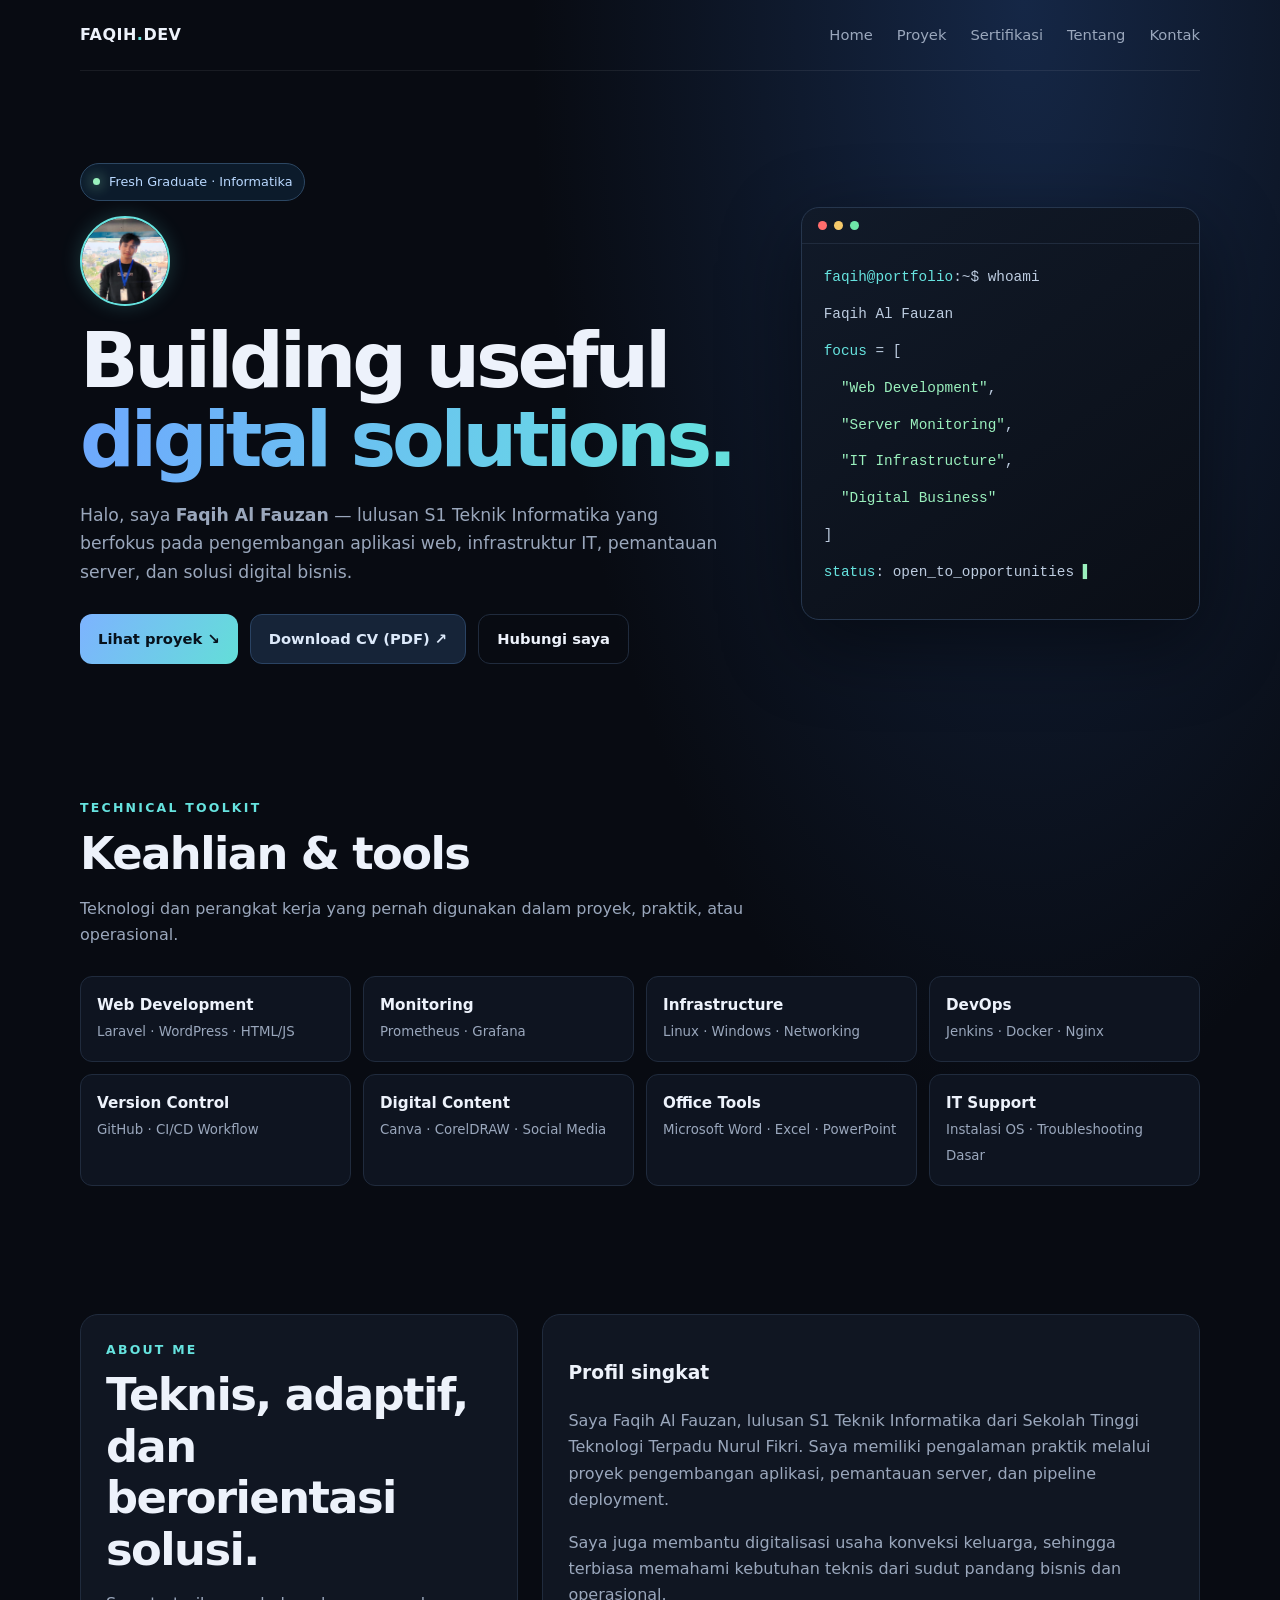
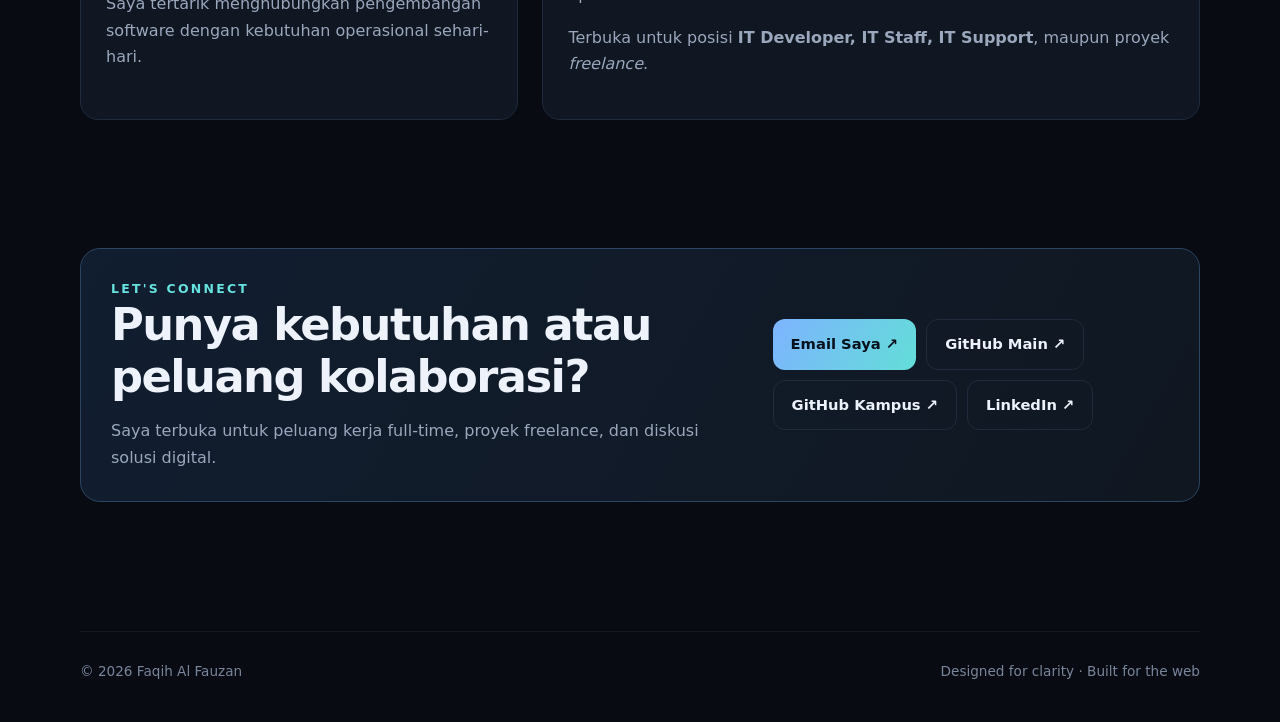
==== index.html @ d1272dd0 "first" ====
<!DOCTYPE html>
<html lang="id">
<head>
<meta charset="UTF-8">
<meta name="viewport" content="width=device-width, initial-scale=1.0">
<meta name="description" content="Portofolio Faqih Al Fauzan — IT Developer, IT Staff, dan Solusi Digital.">

<!-- Favicon -->
<link rel="icon" href="data:image/svg+xml,<svg xmlns=%22http://www.w3.org/2000/svg%22 viewBox=%220 0 100 100%22><text y=%22.9em%22 font-size=%2290%22>💻</text></svg>">

<!-- SEO & Open Graph (Preview WhatsApp & LinkedIn) -->
<meta property="og:title" content="Faqih Al Fauzan — IT Developer & IT Support Portfolio">
<meta property="og:description" content="S1 Teknik Informatika. Berpengalaman di Web Development, Server Monitoring, dan Infrastruktur IT.">
<meta property="og:type" content="website">

<title>Faqih Al Fauzan — Portfolio</title>

<!-- External CSS Link -->
<link rel="stylesheet" href="style.css">
</head>
<body>

<header class="wrap nav">
  <a class="brand" href="#home">FAQIH<span>.</span>DEV</a>
  <nav class="navlinks" aria-label="Navigasi utama">
  <a href="index.html">Home</a>
  <a href="proyek.html">Proyek</a>
  <a href="sertifikasi.html">Sertifikasi</a>
  <a href="index.html#tentang">Tentang</a>
  <a href="index.html#kontak">Kontak</a>
</nav>
</header>

<main>
<section class="wrap hero" id="home">
  <div>
    <div class="eyebrow"><span class="dot"></span> Fresh Graduate · Informatika</div>
    
    <!-- FOTO PROFIL (Ganti 'foto-faqih.jpg' dengan nama/path foto kamu) -->
    <img src="images/gue.jpg" alt="Faqih Al Fauzan" class="profile-avatar">

    <h1>Building useful<br><span>digital solutions.</span></h1>
    <p>Halo, saya <strong>Faqih Al Fauzan</strong> — lulusan S1 Teknik Informatika yang berfokus pada pengembangan aplikasi web, infrastruktur IT, pemantauan server, dan solusi digital bisnis.</p>
    <div class="actions">
      <a class="btn primary" href="#proyek">Lihat proyek <span aria-hidden="true">&nbsp;↘</span></a>
      <a class="btn secondary" href="images/Cv.Faqih Al Fauzan.pdf" target="_blank">Download CV (PDF) ↗</a>
      <a class="btn" href="#kontak">Hubungi saya</a>
    </div>
  </div>
  <div class="terminal" aria-label="Ilustrasi terminal developer">
    <div class="termbar"><i></i><i></i><i></i></div>
    <div class="termcontent">
      <p><span class="prompt">faqih@portfolio</span>:~$ whoami</p>
      <p class="codeblue">Faqih Al Fauzan</p>
      <p><span class="prompt">focus</span> = [</p>
      <p>&nbsp; <span class="codegreen">"Web Development"</span>,</p>
      <p>&nbsp; <span class="codegreen">"Server Monitoring"</span>,</p>
      <p>&nbsp; <span class="codegreen">"IT Infrastructure"</span>,</p>
      <p>&nbsp; <span class="codegreen">"Digital Business"</span></p>
      <p>]</p>
      <p><span class="prompt">status</span>: open_to_opportunities<span class="codegreen"> ▌</span></p>
    </div>
  </div>
</section>


<section class="section" id="skill">
  <div class="wrap">
    <div class="section-head">
      <div class="kicker">Technical toolkit</div>
      <h2>Keahlian & tools</h2>
      <p>Teknologi dan perangkat kerja yang pernah digunakan dalam proyek, praktik, atau operasional.</p>
    </div>
    <div class="skillgrid">
      <div class="skill"><strong>Web Development</strong><small>Laravel · WordPress · HTML/JS</small></div>
      <div class="skill"><strong>Monitoring</strong><small>Prometheus · Grafana</small></div>
      <div class="skill"><strong>Infrastructure</strong><small>Linux · Windows · Networking</small></div>
      <div class="skill"><strong>DevOps</strong><small>Jenkins · Docker · Nginx</small></div>
      <div class="skill"><strong>Version Control</strong><small>GitHub · CI/CD Workflow</small></div>
      <div class="skill"><strong>Digital Content</strong><small>Canva · CorelDRAW · Social Media</small></div>
      <div class="skill"><strong>Office Tools</strong><small>Microsoft Word · Excel · PowerPoint</small></div>
      <div class="skill"><strong>IT Support</strong><small>Instalasi OS · Troubleshooting Dasar</small></div>
    </div>
  </div>
</section>

<section class="section" id="tentang">
  <div class="wrap about">
    <div class="aboutbox">
      <div class="kicker">About me</div>
      <h2>Teknis, adaptif, dan berorientasi solusi.</h2>
      <p>Saya tertarik menghubungkan pengembangan software dengan kebutuhan operasional sehari-hari.</p>
    </div>
    <div class="aboutbox">
      <h3>Profil singkat</h3>
      <p>Saya Faqih Al Fauzan, lulusan S1 Teknik Informatika dari Sekolah Tinggi Teknologi Terpadu Nurul Fikri. Saya memiliki pengalaman praktik melalui proyek pengembangan aplikasi, pemantauan server, dan pipeline deployment.</p>
      <p>Saya juga membantu digitalisasi usaha konveksi keluarga, sehingga terbiasa memahami kebutuhan teknis dari sudut pandang bisnis dan operasional.</p>
      <p>Terbuka untuk posisi <strong>IT Developer, IT Staff, IT Support</strong>, maupun proyek <em>freelance</em>.</p>
    </div>
  </div>
</section>

<section class="section" id="kontak">
  <div class="wrap">
    <div class="contact">
      <div>
        <div class="kicker">Let's connect</div>
        <h2>Punya kebutuhan atau peluang kolaborasi?</h2>
        <p>Saya terbuka untuk peluang kerja full-time, proyek freelance, dan diskusi solusi digital.</p>
      </div>
      <div class="contactlinks">
        <a class="btn primary" href="mailto:fazaal075@email.com">Email Saya ↗</a>
        <a class="btn" href="https://github.com/faqihalfauzan" target="_blank" rel="noreferrer">GitHub Main ↗</a>
        <a class="btn" href="https://github.com/faqi22152ti" target="_blank" rel="noreferrer">GitHub Kampus ↗</a>
        <a class="btn" href="https://www.linkedin.com/in/faqih-al-fauzan-170a98251/" target="_blank" rel="noreferrer">LinkedIn ↗</a>
      </div>
    </div>
  </div>
</section>
</main>

<footer class="wrap footer">
  <span>© <span id="year"></span> Faqih Al Fauzan</span>
  <span>Designed for clarity · Built for the web</span>
</footer>

<!-- External JavaScript Link -->
<script src="script.js"></script>
</body>
</html>
---- style.css ----
:root{
  --bg:#080b12;
  --panel:#101622;
  --panel2:#0c111b;
  --text:#edf2fb;
  --muted:#9aa7bc;
  --line:#202b3d;
  --blue:#6ea8fe;
  --cyan:#66e3df;
  --green:#9af0bd;
  --max:1120px;
}

*{
  box-sizing:border-box;
}

html{
  scroll-behavior:smooth;
}

body{
  margin:0;
  background:radial-gradient(ellipse at 80% 0%,#152746 0,transparent 34%),var(--bg);
  color:var(--text);
  font-family:Inter,ui-sans-serif,system-ui,-apple-system,BlinkMacSystemFont,"Segoe UI",sans-serif;
  line-height:1.65;
}

a{
  color:inherit;
  text-decoration:none;
}

.wrap{
  width:min(var(--max),calc(100% - 40px));
  margin:auto;
}

.nav{
  display:flex;
  align-items:center;
  justify-content:space-between;
  padding:22px 0;
  border-bottom:1px solid #ffffff12;
}

.brand{
  font-weight:800;
  letter-spacing:.03em;
}

.brand span{
  color:var(--cyan);
}

.navlinks{
  display:flex;
  gap:24px;
  color:var(--muted);
  font-size:.92rem;
}

.navlinks a:hover{
  color:var(--text);
}

.hero{
  padding:92px 0 70px;
  display:grid;
  grid-template-columns:1.25fr .75fr;
  gap:55px;
  align-items:center;
}

.eyebrow{
  display:inline-flex;
  gap:9px;
  align-items:center;
  padding:7px 12px;
  border:1px solid #2c4763;
  background:#0c1b2b;
  border-radius:99px;
  color:#b9d8ff;
  font-size:.8rem;
  margin-bottom:15px;
}

.dot{
  width:7px;
  height:7px;
  border-radius:50%;
  background:var(--green);
  box-shadow:0 0 14px #9af0bd;
}

.profile-avatar{
  width:90px;
  height:90px;
  border-radius:50%;
  object-fit:cover;
  border:2px solid var(--cyan);
  box-shadow:0 0 20px rgba(102,227,223,.2);
  display:block;
  margin-bottom:15px;
}

.hero h1{
  font-size:clamp(2.8rem,6vw,5.2rem);
  line-height:1.03;
  letter-spacing:-.055em;
  margin:15px 0 22px;
}

.hero h1 span{
  background:linear-gradient(100deg,var(--blue),var(--cyan));
  color:transparent;
  -webkit-background-clip:text;
  background-clip:text;
}

.hero p{
  color:var(--muted);
  font-size:1.08rem;
  max-width:650px;
}

.actions{
  display:flex;
  gap:12px;
  flex-wrap:wrap;
  margin-top:28px;
}

.btn{
  display:inline-flex;
  align-items:center;
  justify-content:center;
  padding:12px 18px;
  border-radius:12px;
  border:1px solid var(--line);
  font-weight:700;
  font-size:.92rem;
  transition:.2s;
  cursor:pointer;
}

.btn.primary{
  background:linear-gradient(120deg,#7db3ff,#63ded8);
  color:#07111c;
  border:0;
}

.btn.secondary{
  background:#162438;
  color:#dce9fa;
  border-color:#2a4363;
}

.btn:hover{
  transform:translateY(-2px);
}

.terminal{
  border:1px solid #26364d;
  background:linear-gradient(145deg,#111a29,#0a0e16);
  border-radius:18px;
  overflow:hidden;
  box-shadow:0 24px 80px #0007;
}

.termbar{
  padding:13px 16px;
  border-bottom:1px solid var(--line);
  display:flex;
  gap:7px;
}

.termbar i{
  height:9px;
  width:9px;
  border-radius:50%;
  background:#ff6d6d;
}

.termbar i:nth-child(2){
  background:#f5c96a;
}

.termbar i:nth-child(3){
  background:#6ee7a8;
}

.termcontent{
  padding:22px;
  font-family:ui-monospace,SFMono-Regular,Consolas,monospace;
  font-size:.9rem;
  color:#bdcce0;
}

.termcontent p{
  margin:0 0 13px;
  color:#bdcce0;
  font-size:.9rem;
}

.prompt{
  color:var(--cyan);
}

.codeblue{
  color:#8ebcff;
}

.codegreen{
  color:#9af0bd;
}

.section{
  padding:64px 0;
}

.section-head{
  max-width:680px;
  margin-bottom:28px;
}

.kicker{
  color:var(--cyan);
  font-size:.78rem;
  text-transform:uppercase;
  letter-spacing:.18em;
  font-weight:800;
}

.section h2{
  font-size:clamp(1.9rem,4vw,2.8rem);
  line-height:1.15;
  letter-spacing:-.035em;
  margin:9px 0 12px;
}

.section-head p,.muted{
  color:var(--muted);
}

.grid{
  display:grid;
  grid-template-columns:repeat(2,minmax(0,1fr));
  gap:18px;
}

.card{
  border:1px solid var(--line);
  background:linear-gradient(145deg,#111824,#0d121c);
  border-radius:18px;
  padding:24px;
  min-width:0;
  display:flex;
  flex-direction:column;
  justify-content:space-between;
}

.card:hover{
  border-color:#426082;
}

.card-top{
  display:flex;
  align-items:center;
  justify-content:space-between;
  gap:12px;
}

.iconbox{
  width:45px;
  height:45px;
  border-radius:13px;
  display:grid;
  place-items:center;
  background:#162943;
  color:var(--cyan);
  font-size:1.25rem;
  border:1px solid #2b4260;
}

.tag{
  border:1px solid #2a3b51;
  color:#b8c9df;
  border-radius:99px;
  padding:4px 9px;
  font-size:.72rem;
}

.card h3{
  margin:18px 0 8px;
  font-size:1.2rem;
}

.card p{
  color:var(--muted);
  margin:0 0 15px;
}

.tags{
  display:flex;
  flex-wrap:wrap;
  gap:7px;
  margin-top:17px;
}

.tags span{
  font-size:.76rem;
  padding:5px 9px;
  border-radius:7px;
  background:#172131;
  color:#c7d5e8;
}

.card-links{
  display:flex;
  gap:12px;
  margin-top:18px;
  padding-top:14px;
  border-top:1px solid var(--line);
}

.card-links a{
  font-size:.83rem;
  font-weight:700;
  color:var(--cyan);
  display:inline-flex;
  align-items:center;
  gap:4px;
}

.card-links a:hover{
  text-decoration:underline;
}

.smalltitle{
  color:#e7f0ff;
  font-size:.82rem;
  font-weight:800;
  text-transform:uppercase;
  letter-spacing:.1em;
  margin:15px 0 6px;
}

.skillgrid{
  display:grid;
  grid-template-columns:repeat(4,1fr);
  gap:12px;
}

.skill{
  padding:16px;
  border:1px solid var(--line);
  background:#0e1420;
  border-radius:12px;
}

.skill strong{
  display:block;
  font-size:.95rem;
}

.skill small{
  color:var(--muted);
}

.certgrid{
  display:grid;
  grid-template-columns:repeat(3,minmax(0,1fr));
  gap:18px;
  margin-top:20px;
}

.cert-card{
  overflow:hidden;
  border:1px solid var(--line);
  background:linear-gradient(145deg,#111824,#0d121c);
  border-radius:16px;
  transition:transform .25s ease,border-color .25s ease;
}

.cert-card:hover{
  transform:translateY(-4px);
  border-color:var(--cyan);
}

.cert-image-link{
  position:relative;
  display:flex;
  align-items:center;
  justify-content:center;
  height:220px;
  padding:14px;
  overflow:hidden;
  background:#080b12;
  border-bottom:1px solid var(--line);
}

.cert-image{
  display:block;
  width:100%;
  height:100%;
  object-fit:contain;
  transition:transform .3s ease;
}

.cert-card:hover .cert-image{
  transform:scale(1.03);
}

.cert-zoom{
  position:absolute;
  right:12px;
  bottom:12px;
  padding:7px 11px;
  border:1px solid #35445b;
  border-radius:8px;
  background:rgba(8,11,18,.92);
  color:var(--cyan);
  font-size:12px;
  opacity:0;
  transition:opacity .2s ease;
}

.cert-card:hover .cert-zoom,
.cert-image-link:focus-visible .cert-zoom{
  opacity:1;
}

.cert-info{
  padding:18px;
}

.cert-label{
  color:var(--cyan);
  font-size:10px;
  font-weight:800;
  letter-spacing:1.4px;
}

.cert-info h3{
  margin:9px 0 7px;
  font-size:1rem;
  line-height:1.4;
  color:var(--text);
}

.cert-info p{
  margin:0;
  font-size:.82rem;
  color:var(--muted);
}

.about{
  display:grid;
  grid-template-columns:.8fr 1.2fr;
  gap:24px;
}

.aboutbox{
  border:1px solid var(--line);
  border-radius:18px;
  padding:25px;
  background:#101622;
}

.aboutbox p{
  color:var(--muted);
}

.contact{
  display:flex;
  justify-content:space-between;
  align-items:center;
  gap:25px;
  padding:30px;
  border:1px solid #2c4562;
  border-radius:20px;
  background:linear-gradient(120deg,#111e30,#101721);
}

.contact h2{
  margin-top:0;
}

.contact p{
  color:var(--muted);
  margin-bottom:0;
}

.contactlinks{
  display:flex;
  gap:10px;
  flex-wrap:wrap;
}

.footer{
  padding:28px 0 40px;
  color:#78869b;
  font-size:.85rem;
  display:flex;
  justify-content:space-between;
  gap:15px;
  border-top:1px solid #ffffff10;
  margin-top:65px;
}

@media(max-width:780px){
  .hero{grid-template-columns:1fr;padding:62px 0 45px;gap:30px}
  .navlinks{gap:12px;font-size:.8rem}
  .grid,.about,.certgrid{grid-template-columns:1fr}
  .skillgrid{grid-template-columns:repeat(2,1fr)}
  .contact{align-items:flex-start;flex-direction:column}
  .section{padding:46px 0}
  .wrap{width:min(var(--max),calc(100% - 28px))}
  .hero h1{font-size:3.25rem}
}

@media(max-width:560px){
  .certgrid{grid-template-columns:1fr}
  .cert-image-link{height:240px}
  .cert-zoom{opacity:1}
}

@media(max-width:420px){
  .navlinks a:nth-child(2){display:none}
  .hero h1{font-size:2.7rem}
  .card{padding:19px}
}
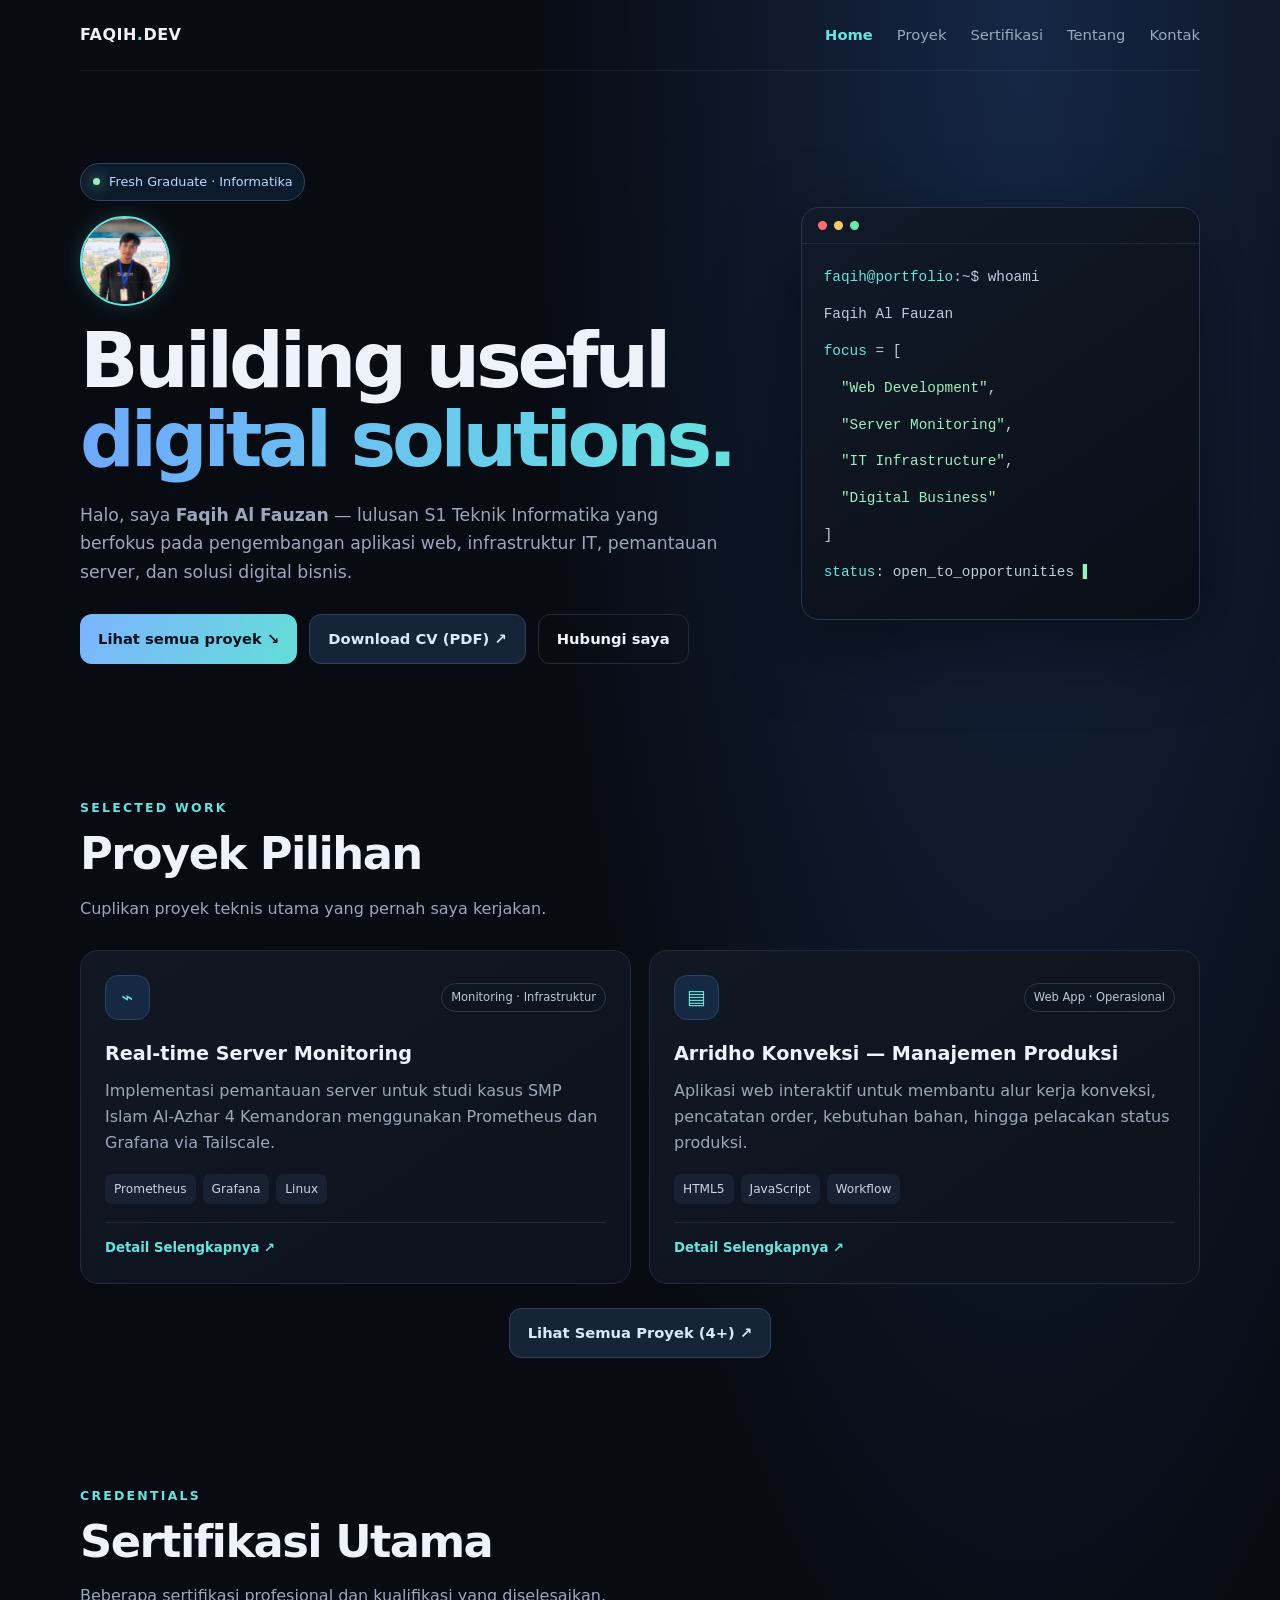
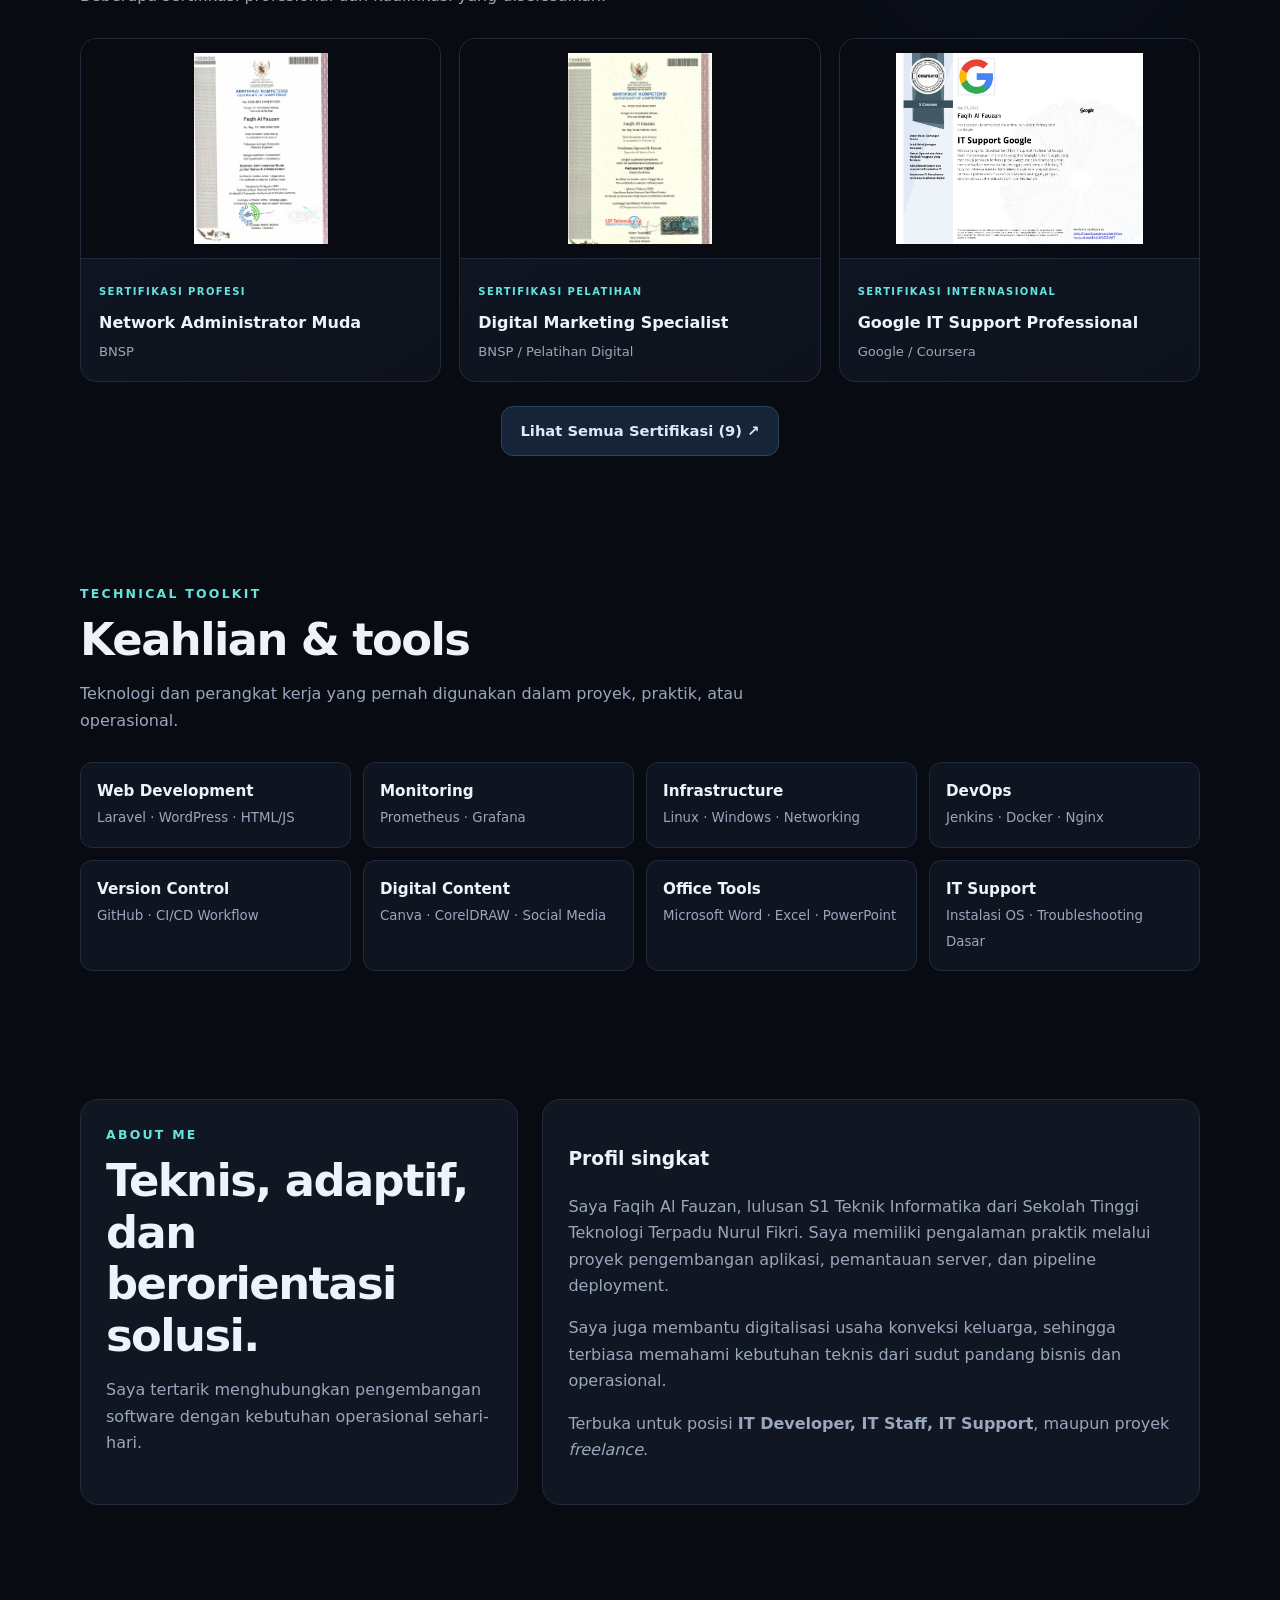
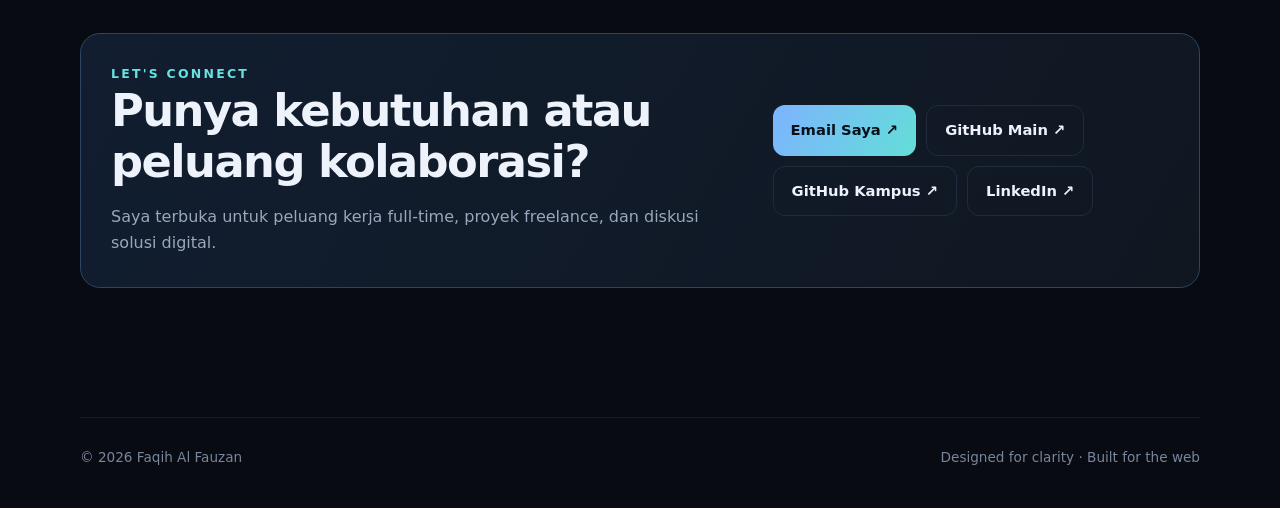
==== commit 56c81c2c: "push tambahan" ====
--- a/index.html
+++ b/index.html
@@ -8,27 +8,25 @@
 <!-- Favicon -->
 <link rel="icon" href="data:image/svg+xml,<svg xmlns=%22http://www.w3.org/2000/svg%22 viewBox=%220 0 100 100%22><text y=%22.9em%22 font-size=%2290%22>💻</text></svg>">
 
-<!-- SEO & Open Graph (Preview WhatsApp & LinkedIn) -->
+<!-- SEO & Open Graph -->
 <meta property="og:title" content="Faqih Al Fauzan — IT Developer & IT Support Portfolio">
 <meta property="og:description" content="S1 Teknik Informatika. Berpengalaman di Web Development, Server Monitoring, dan Infrastruktur IT.">
 <meta property="og:type" content="website">
 
 <title>Faqih Al Fauzan — Portfolio</title>
-
-<!-- External CSS Link -->
 <link rel="stylesheet" href="style.css">
 </head>
 <body>
 
 <header class="wrap nav">
-  <a class="brand" href="#home">FAQIH<span>.</span>DEV</a>
+  <a class="brand" href="index.html">FAQIH<span>.</span>DEV</a>
   <nav class="navlinks" aria-label="Navigasi utama">
-  <a href="index.html">Home</a>
-  <a href="proyek.html">Proyek</a>
-  <a href="sertifikasi.html">Sertifikasi</a>
-  <a href="index.html#tentang">Tentang</a>
-  <a href="index.html#kontak">Kontak</a>
-</nav>
+    <a href="index.html" class="active">Home</a>
+    <a href="proyek.html">Proyek</a>
+    <a href="sertifikasi.html">Sertifikasi</a>
+    <a href="#tentang">Tentang</a>
+    <a href="#kontak">Kontak</a>
+  </nav>
 </header>
 
 <main>
@@ -36,14 +34,13 @@
   <div>
     <div class="eyebrow"><span class="dot"></span> Fresh Graduate · Informatika</div>
     
-    <!-- FOTO PROFIL (Ganti 'foto-faqih.jpg' dengan nama/path foto kamu) -->
     <img src="images/gue.jpg" alt="Faqih Al Fauzan" class="profile-avatar">
 
     <h1>Building useful<br><span>digital solutions.</span></h1>
     <p>Halo, saya <strong>Faqih Al Fauzan</strong> — lulusan S1 Teknik Informatika yang berfokus pada pengembangan aplikasi web, infrastruktur IT, pemantauan server, dan solusi digital bisnis.</p>
     <div class="actions">
-      <a class="btn primary" href="#proyek">Lihat proyek <span aria-hidden="true">&nbsp;↘</span></a>
-      <a class="btn secondary" href="images/Cv.Faqih Al Fauzan.pdf" target="_blank">Download CV (PDF) ↗</a>
+      <a class="btn primary" href="proyek.html">Lihat semua proyek ↘</a>
+      <a class="btn secondary" href="Cv-Faqih-Al-Fauzan.pdf" target="_blank">Download CV (PDF) ↗</a>
       <a class="btn" href="#kontak">Hubungi saya</a>
     </div>
   </div>
@@ -63,6 +60,95 @@
   </div>
 </section>
 
+<!-- Preview Proyek -->
+<section class="section">
+  <div class="wrap">
+    <div class="section-head">
+      <div class="kicker">Selected work</div>
+      <h2>Proyek Pilihan</h2>
+      <p>Cuplikan proyek teknis utama yang pernah saya kerjakan.</p>
+    </div>
+    <div class="grid">
+      <article class="card">
+        <div>
+          <div class="card-top"><div class="iconbox">⌁</div><span class="tag">Monitoring · Infrastruktur</span></div>
+          <h3>Real-time Server Monitoring</h3>
+          <p>Implementasi pemantauan server untuk studi kasus SMP Islam Al-Azhar 4 Kemandoran menggunakan Prometheus dan Grafana via Tailscale.</p>
+          <div class="tags"><span>Prometheus</span><span>Grafana</span><span>Linux</span></div>
+        </div>
+        <div class="card-links">
+          <a href="proyek.html">Detail Selengkapnya ↗</a>
+        </div>
+      </article>
+
+      <article class="card">
+        <div>
+          <div class="card-top"><div class="iconbox">▤</div><span class="tag">Web App · Operasional</span></div>
+          <h3>Arridho Konveksi — Manajemen Produksi</h3>
+          <p>Aplikasi web interaktif untuk membantu alur kerja konveksi, pencatatan order, kebutuhan bahan, hingga pelacakan status produksi.</p>
+          <div class="tags"><span>HTML5</span><span>JavaScript</span><span>Workflow</span></div>
+        </div>
+        <div class="card-links">
+          <a href="proyek.html">Detail Selengkapnya ↗</a>
+        </div>
+      </article>
+    </div>
+    <div style="margin-top: 24px; text-align: center;">
+      <a href="proyek.html" class="btn secondary">Lihat Semua Proyek (4+) ↗</a>
+    </div>
+  </div>
+</section>
+
+<!-- Preview Sertifikasi -->
+<section class="section">
+  <div class="wrap">
+    <div class="section-head">
+      <div class="kicker">Credentials</div>
+      <h2>Sertifikasi Utama</h2>
+      <p>Beberapa sertifikasi profesional dan kualifikasi yang diselesaikan.</p>
+    </div>
+    <div class="certgrid">
+      <article class="cert-card">
+        <a class="cert-image-link" href="images/BNSP Network Engineer_page-0001.jpg" target="_blank" rel="noopener noreferrer">
+          <img class="cert-image" src="images/BNSP Network Engineer_page-0001.jpg" alt="Sertifikat BNSP Network Engineer" loading="lazy">
+          <span class="cert-zoom">↗ Lihat sertifikat</span>
+        </a>
+        <div class="cert-info">
+          <span class="cert-label">SERTIFIKASI PROFESI</span>
+          <h3>Network Administrator Muda</h3>
+          <p>BNSP</p>
+        </div>
+      </article>
+
+      <article class="cert-card">
+        <a class="cert-image-link" href="images/BNSP Digital Marketing_page-0001.jpg" target="_blank" rel="noopener noreferrer">
+          <img class="cert-image" src="images/BNSP Digital Marketing_page-0001.jpg" alt="Sertifikat Digital Marketing" loading="lazy">
+          <span class="cert-zoom">↗ Lihat sertifikat</span>
+        </a>
+        <div class="cert-info">
+          <span class="cert-label">SERTIFIKASI PELATIHAN</span>
+          <h3>Digital Marketing Specialist</h3>
+          <p>BNSP / Pelatihan Digital</p>
+        </div>
+      </article>
+
+      <article class="cert-card">
+        <a class="cert-image-link" href="images/Google IT Support (1)_page-0001.jpg" target="_blank" rel="noopener noreferrer">
+          <img class="cert-image" src="images/Google IT Support (1)_page-0001.jpg" alt="Sertifikat Google IT Support" loading="lazy">
+          <span class="cert-zoom">↗ Lihat sertifikat</span>
+        </a>
+        <div class="cert-info">
+          <span class="cert-label">SERTIFIKASI INTERNASIONAL</span>
+          <h3>Google IT Support Professional</h3>
+          <p>Google / Coursera</p>
+        </div>
+      </article>
+    </div>
+    <div style="margin-top: 24px; text-align: center;">
+      <a href="sertifikasi.html" class="btn secondary">Lihat Semua Sertifikasi (9) ↗</a>
+    </div>
+  </div>
+</section>
 
 <section class="section" id="skill">
   <div class="wrap">
@@ -124,7 +210,6 @@
   <span>Designed for clarity · Built for the web</span>
 </footer>
 
-<!-- External JavaScript Link -->
 <script src="script.js"></script>
 </body>
 </html>
--- a/style.css
+++ b/style.css
@@ -61,8 +61,9 @@
   font-size:.92rem;
 }
 
-.navlinks a:hover{
-  color:var(--text);
+.navlinks a:hover, .navlinks a.active{
+  color:var(--cyan);
+  font-weight:700;
 }
 
 .hero{
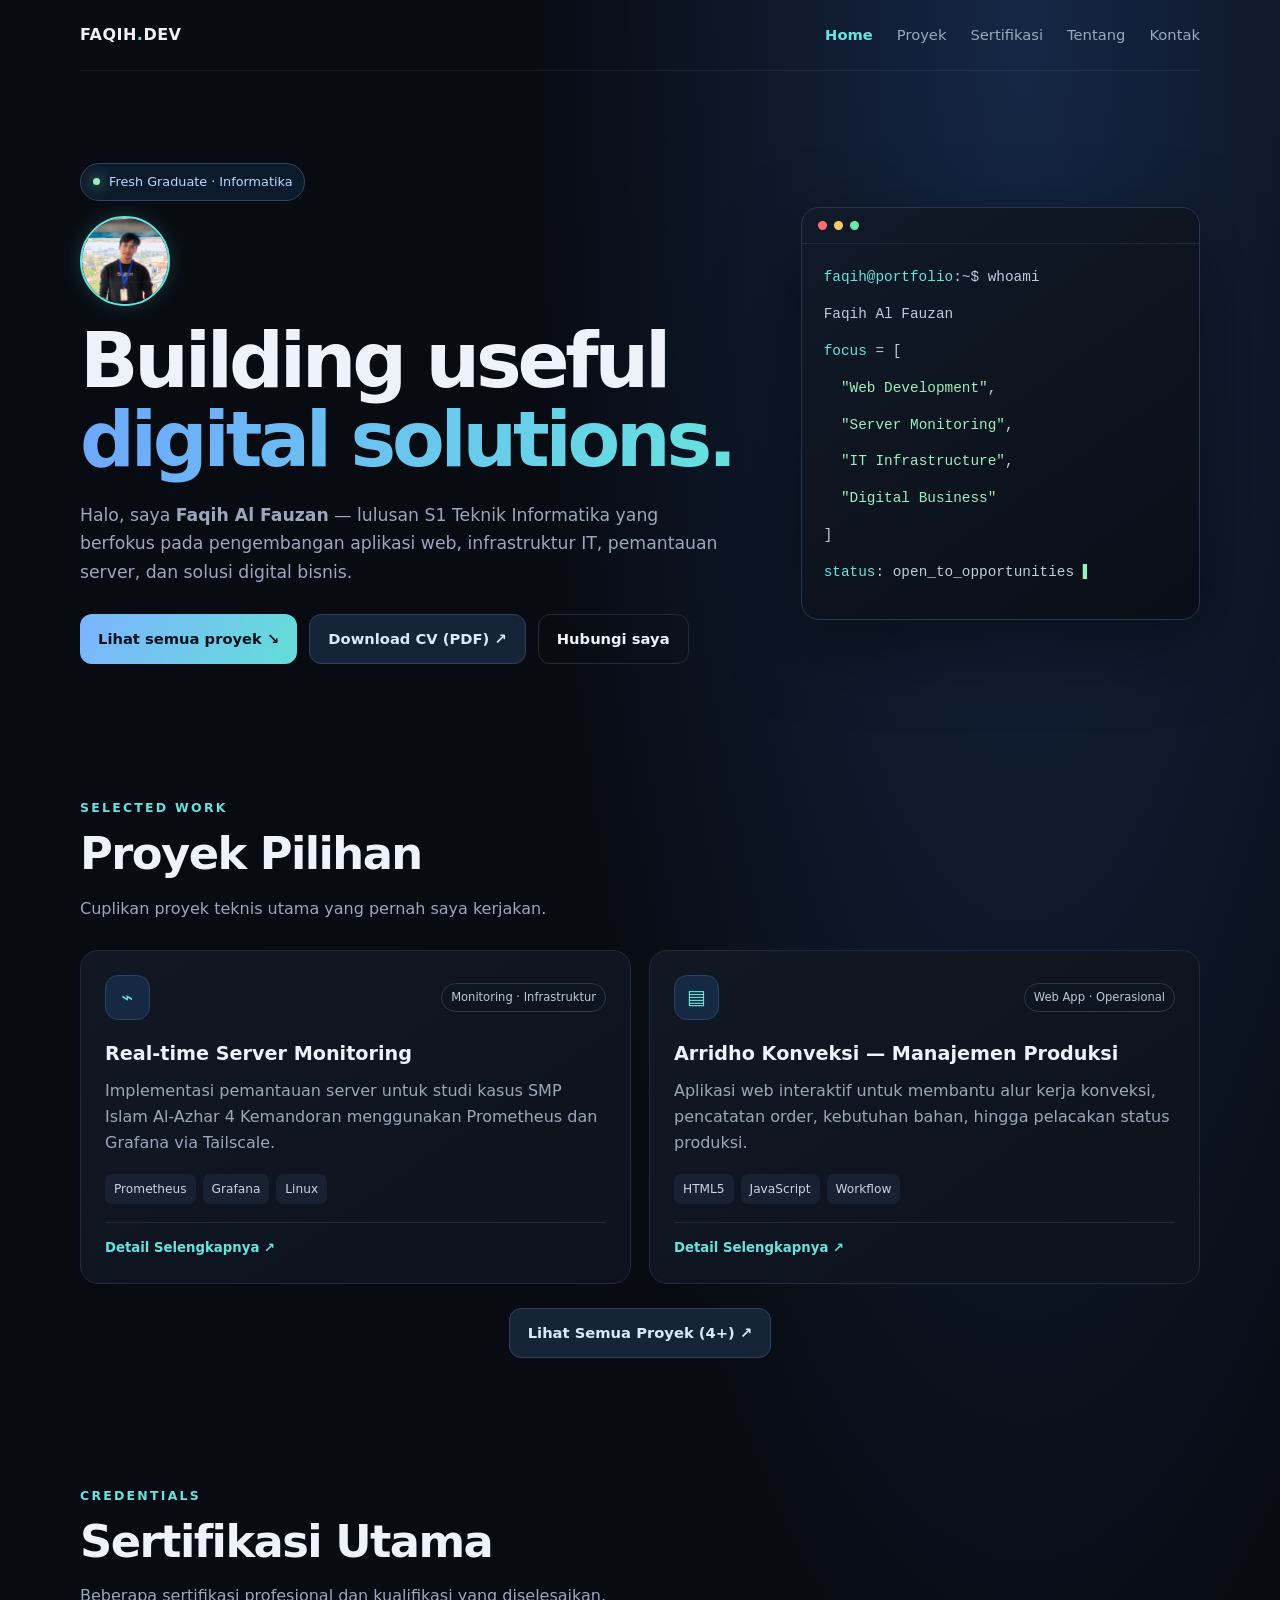
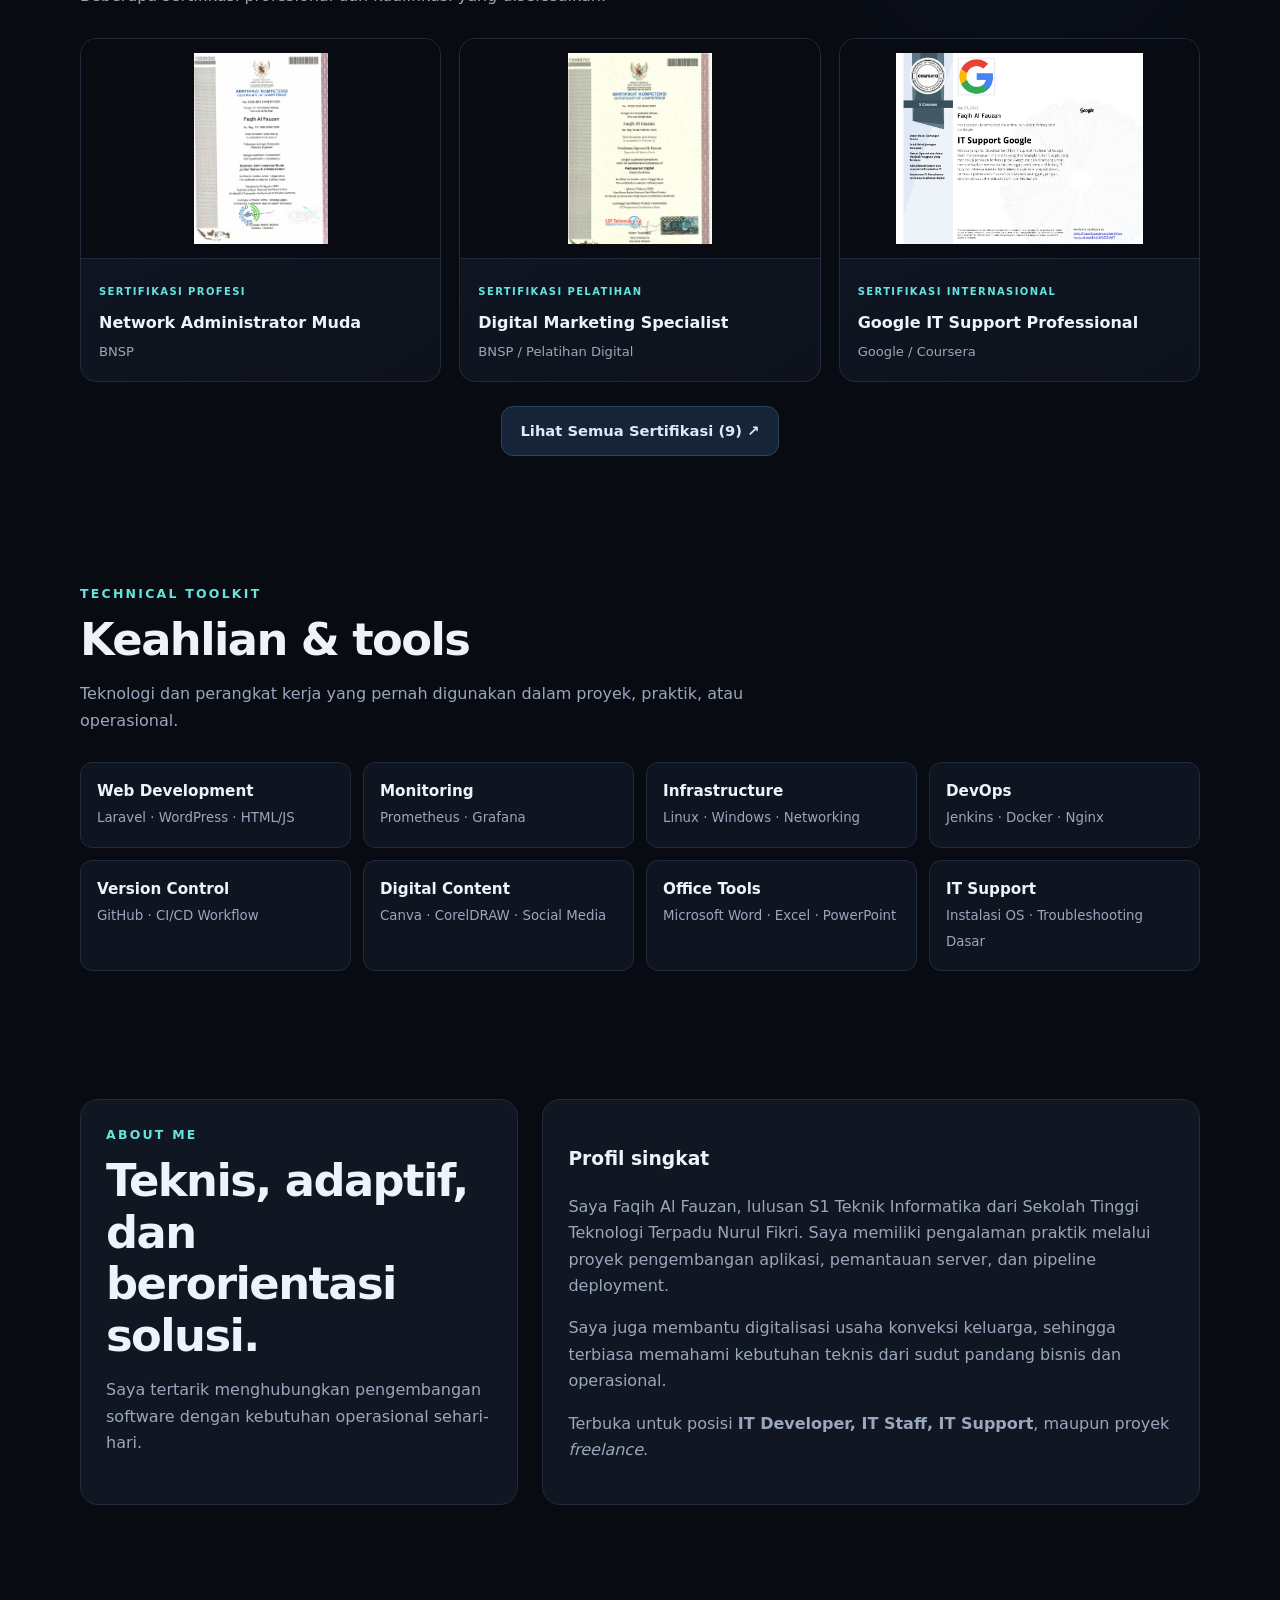
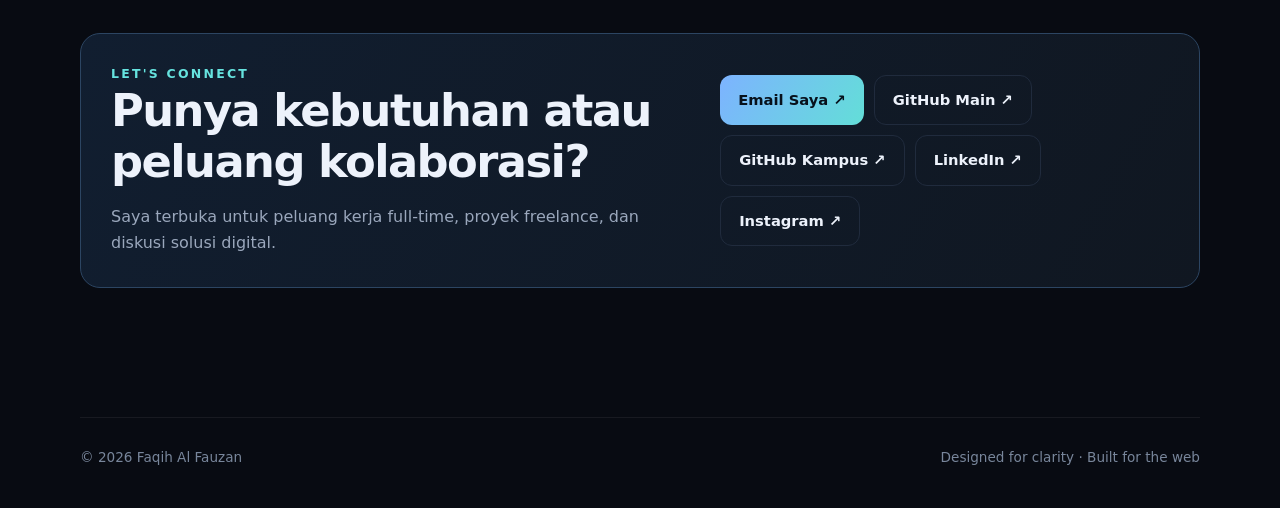
==== commit 22975b96: "nambah ig" ====
--- a/index.html
+++ b/index.html
@@ -40,7 +40,7 @@
     <p>Halo, saya <strong>Faqih Al Fauzan</strong> — lulusan S1 Teknik Informatika yang berfokus pada pengembangan aplikasi web, infrastruktur IT, pemantauan server, dan solusi digital bisnis.</p>
     <div class="actions">
       <a class="btn primary" href="proyek.html">Lihat semua proyek ↘</a>
-      <a class="btn secondary" href="Cv-Faqih-Al-Fauzan.pdf" target="_blank">Download CV (PDF) ↗</a>
+      <a class="btn secondary" href="images/Cv.Faqih Al Fauzan.pdf" target="_blank">Download CV (PDF) ↗</a>
       <a class="btn" href="#kontak">Hubungi saya</a>
     </div>
   </div>
@@ -199,6 +199,7 @@
         <a class="btn" href="https://github.com/faqihalfauzan" target="_blank" rel="noreferrer">GitHub Main ↗</a>
         <a class="btn" href="https://github.com/faqi22152ti" target="_blank" rel="noreferrer">GitHub Kampus ↗</a>
         <a class="btn" href="https://www.linkedin.com/in/faqih-al-fauzan-170a98251/" target="_blank" rel="noreferrer">LinkedIn ↗</a>
+        <a class="btn" href="https://www.Instagram.com/fqhall_" target="_blank" rel="noreferrer">Instagram ↗</a>
       </div>
     </div>
   </div>
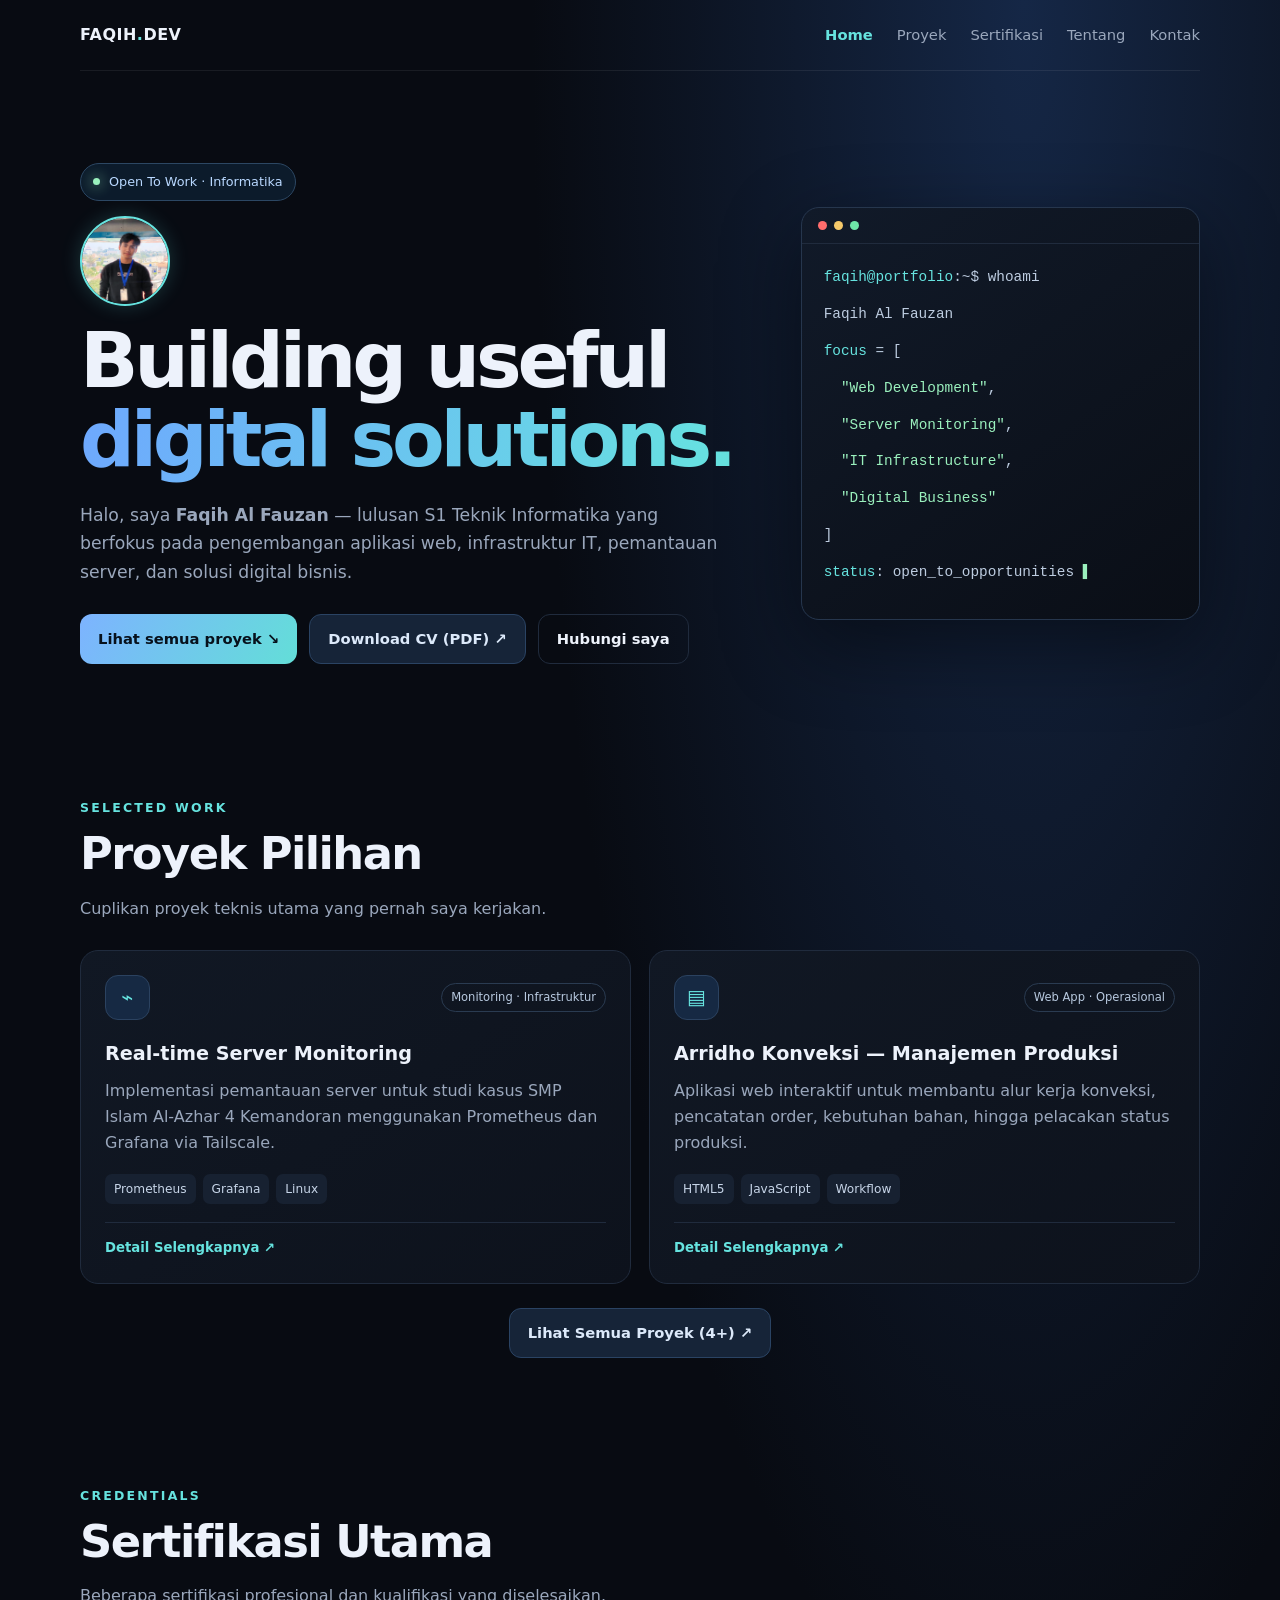
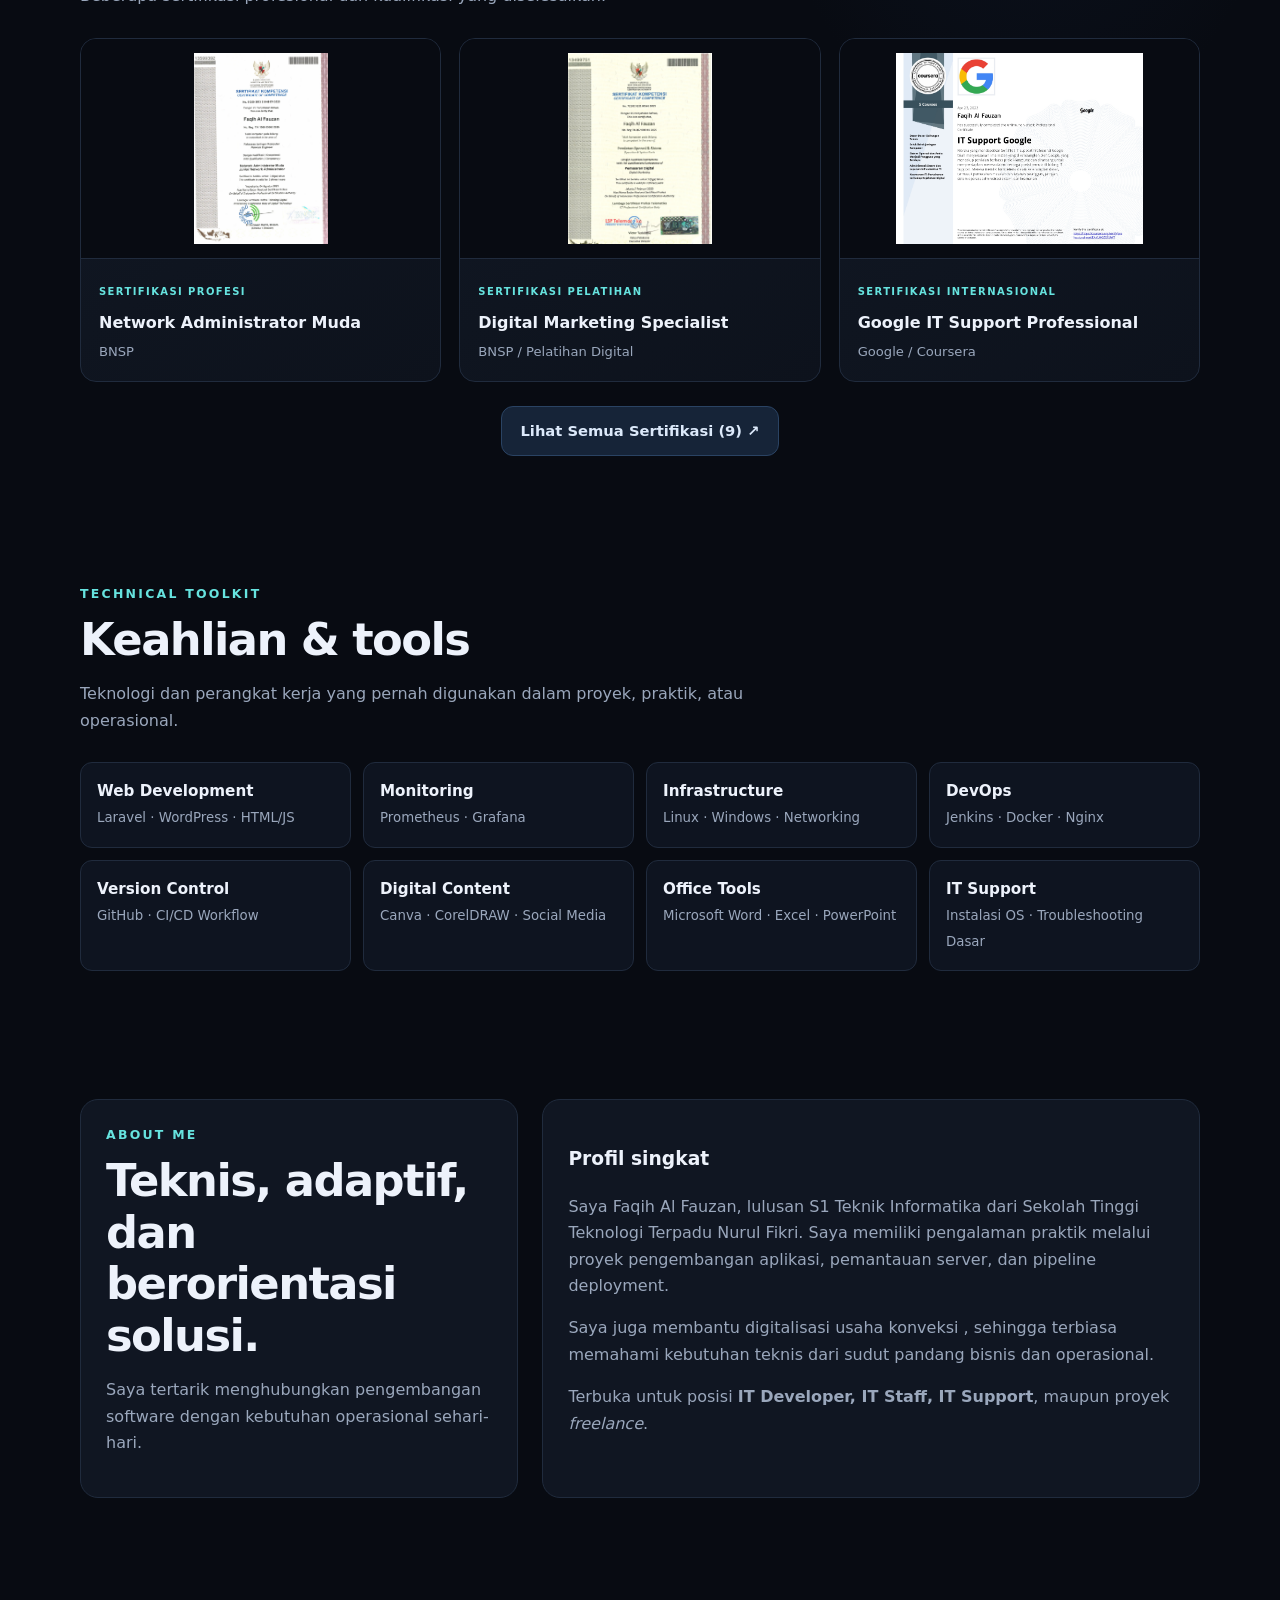
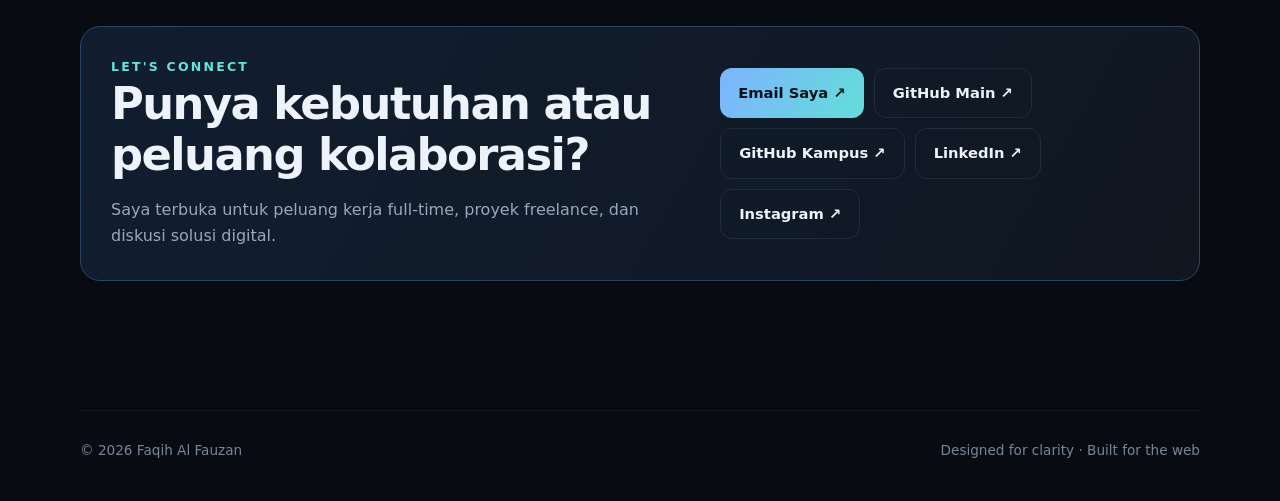
==== commit d3971ca2: "update" ====
--- a/index.html
+++ b/index.html
@@ -32,7 +32,7 @@
 <main>
 <section class="wrap hero" id="home">
   <div>
-    <div class="eyebrow"><span class="dot"></span> Fresh Graduate · Informatika</div>
+    <div class="eyebrow"><span class="dot"></span> Open To Work · Informatika</div>
     
     <img src="images/gue.jpg" alt="Faqih Al Fauzan" class="profile-avatar">
 
@@ -180,7 +180,7 @@
     <div class="aboutbox">
       <h3>Profil singkat</h3>
       <p>Saya Faqih Al Fauzan, lulusan S1 Teknik Informatika dari Sekolah Tinggi Teknologi Terpadu Nurul Fikri. Saya memiliki pengalaman praktik melalui proyek pengembangan aplikasi, pemantauan server, dan pipeline deployment.</p>
-      <p>Saya juga membantu digitalisasi usaha konveksi keluarga, sehingga terbiasa memahami kebutuhan teknis dari sudut pandang bisnis dan operasional.</p>
+      <p>Saya juga membantu digitalisasi usaha konveksi , sehingga terbiasa memahami kebutuhan teknis dari sudut pandang bisnis dan operasional.</p>
       <p>Terbuka untuk posisi <strong>IT Developer, IT Staff, IT Support</strong>, maupun proyek <em>freelance</em>.</p>
     </div>
   </div>
